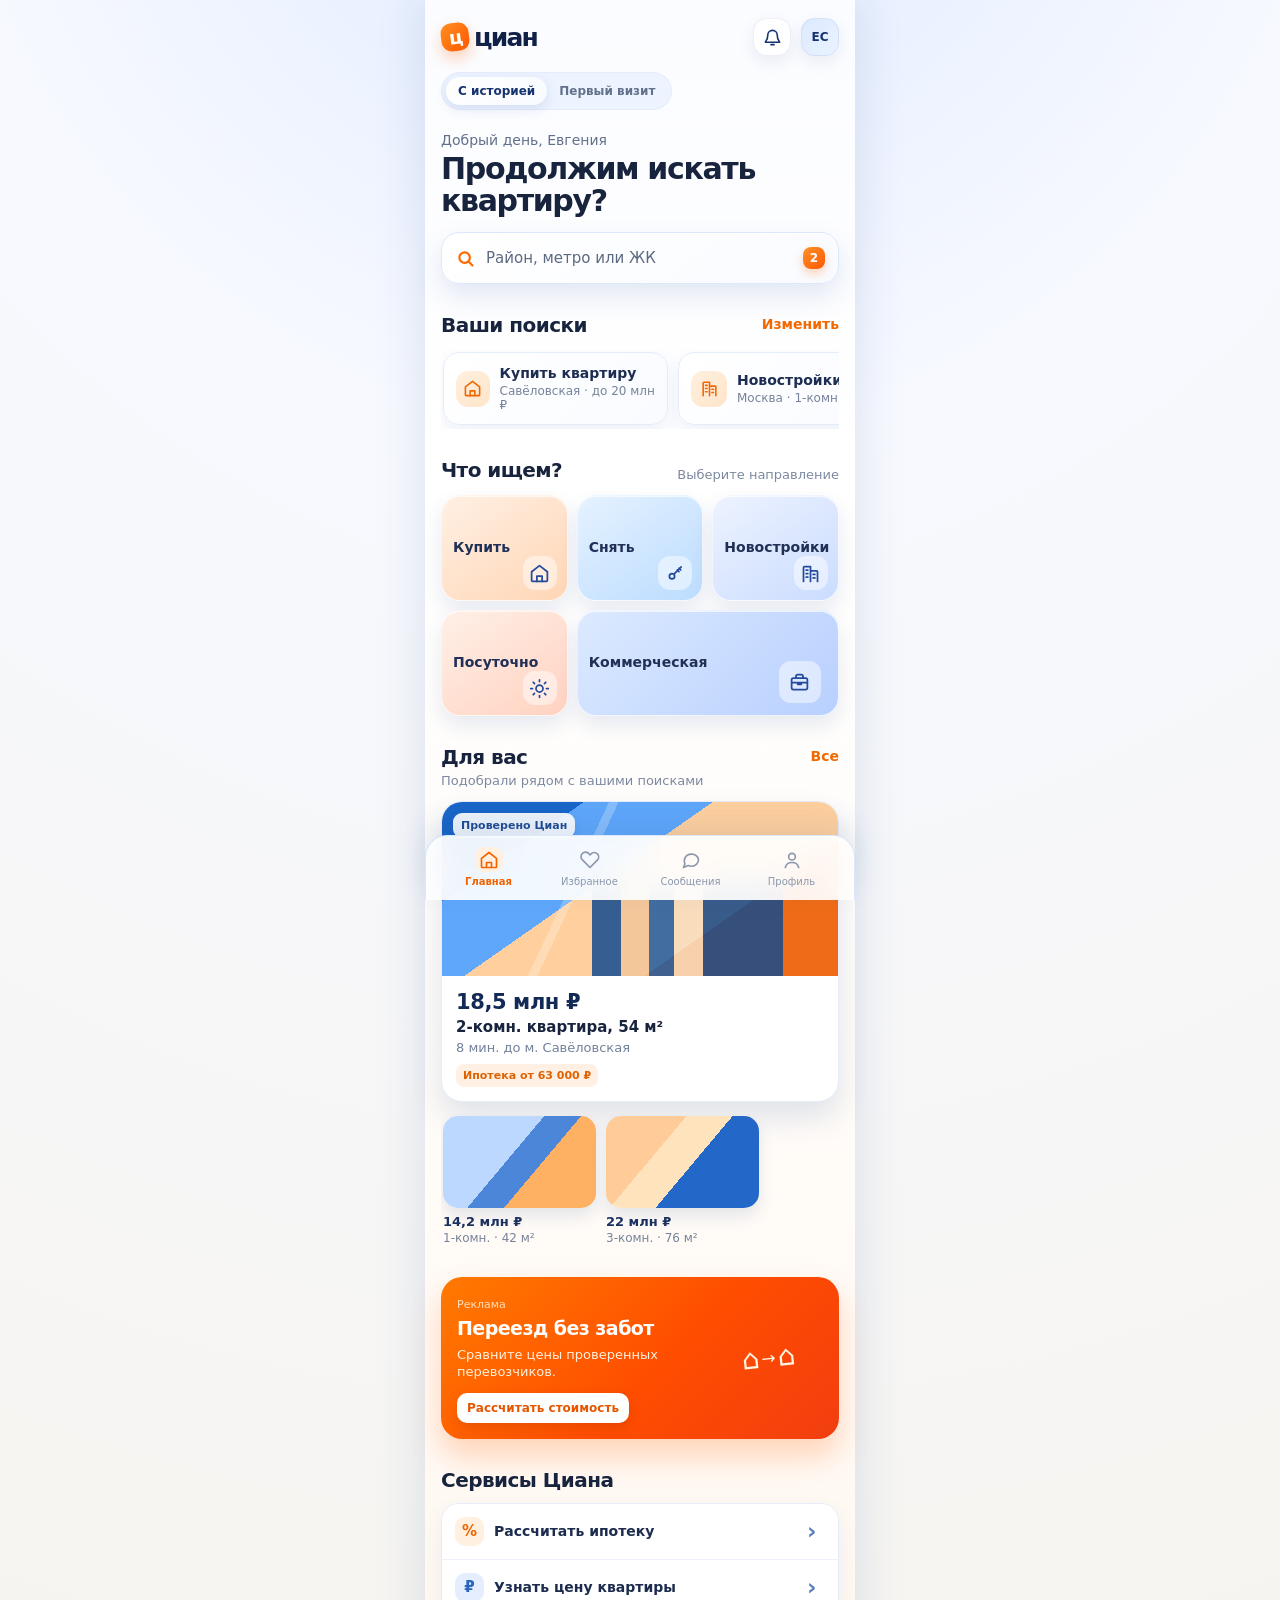
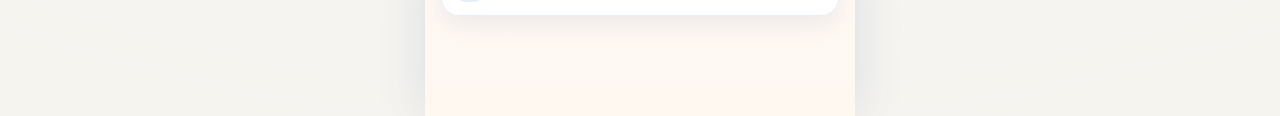
==== index.html @ 0de4fb32 "feat: add mobile Cian home prototype" ====
<!doctype html>
<html lang="ru">
  <head>
    <meta charset="UTF-8" />
    <meta name="viewport" content="width=device-width, initial-scale=1.0" />
    <meta name="theme-color" content="#ff6f00" />
    <title>Циан — главная</title>
    <link rel="stylesheet" href="styles.css" />
  </head>
  <body>
    <main class="app-shell">
      <section class="app" aria-label="Прототип главной страницы Циана">
        <header class="topbar">
          <a class="logo" href="#top" aria-label="Циан, главная"><span class="logo-mark">ц</span><span>циан</span></a>
          <button class="round-button" type="button" data-notice="Уведомлений пока нет" aria-label="Уведомления"><svg viewBox="0 0 24 24" aria-hidden="true"><path d="M18 9a6 6 0 0 0-12 0c0 7-3 7-3 9h18c0-2-3-2-3-9M10 21h4" /></svg></button>
          <button class="avatar" type="button" data-notice="Профиль: демо-режим" aria-label="Профиль">ЕС</button>
        </header>

        <div class="mode-switch" role="group" aria-label="Сценарий пользователя">
          <button class="mode-button is-active" type="button" data-mode="returning">С историей</button>
          <button class="mode-button" type="button" data-mode="new">Первый визит</button>
        </div>

        <section class="hero" id="top">
          <p class="eyebrow" id="greeting">Добрый день, Евгения</p>
          <h1 id="hero-title">Продолжим искать квартиру?</h1>
          <button class="search-trigger" type="button" aria-haspopup="dialog" aria-controls="search-sheet">
            <span class="search-icon"><svg viewBox="0 0 24 24" aria-hidden="true"><circle cx="11" cy="11" r="6" /><path d="m16 16 4 4" /></svg></span><span id="search-label">Район, метро или ЖК</span><span class="search-filter">2</span>
          </button>
        </section>

        <section class="section" aria-labelledby="history-title">
          <div class="section-heading">
            <h2 id="history-title">Ваши поиски</h2>
            <button class="text-button" id="edit-searches" type="button">Изменить</button>
          </div>
          <div class="history-list" id="history-list"></div>
        </section>

        <section class="section" aria-labelledby="directions-title">
          <div class="section-heading compact">
            <h2 id="directions-title">Что ищем?</h2><span>Выберите направление</span>
          </div>
          <div class="direction-grid" id="direction-grid"></div>
        </section>

        <section class="section" aria-labelledby="recommendations-title">
          <div class="section-heading">
            <div><h2 id="recommendations-title">Для вас</h2><p id="recommendations-subtitle">Подобрали рядом с вашими поисками</p></div>
            <button class="text-button" type="button" data-notice="Показываем все рекомендации">Все</button>
          </div>
          <button class="main-property" type="button" data-notice="Открыта карточка квартиры">
            <span class="property-image"><span class="verified">Проверено Циан</span></span>
            <span class="property-copy"><strong>18,5 млн ₽</strong><b>2-комн. квартира, 54 м²</b><small>8 мин. до м. Савёловская</small><em>Ипотека от 63 000 ₽</em></span>
          </button>
          <div class="property-row" id="property-row"></div>
        </section>

        <aside class="ad-card" aria-label="Рекламное предложение">
          <div><small>Реклама</small><h2>Переезд без забот</h2><p>Сравните цены проверенных перевозчиков.</p><button type="button" data-notice="Переходим к расчёту переезда">Рассчитать стоимость</button></div>
          <div class="ad-art" aria-hidden="true"><span>⌂</span><i>→</i><span>⌂</span></div>
        </aside>

        <section class="section services" aria-labelledby="services-title">
          <h2 id="services-title">Сервисы Циана</h2>
          <div class="service-list">
            <button type="button" data-notice="Открыт калькулятор ипотеки"><span class="service-icon mortgage">%</span><span>Рассчитать ипотеку</span><i>›</i></button>
            <button type="button" data-notice="Открыта оценка квартиры"><span class="service-icon price">₽</span><span>Узнать цену квартиры</span><i>›</i></button>
          </div>
        </section>

        <nav class="bottom-nav" aria-label="Основная навигация">
          <button class="nav-item is-active" type="button" data-nav="Главная"><span><svg viewBox="0 0 24 24" aria-hidden="true"><path d="m3 10 9-7 9 7v10a1 1 0 0 1-1 1H4a1 1 0 0 1-1-1z" /><path d="M9 21v-6h6v6" /></svg></span>Главная</button>
          <button class="nav-item" type="button" data-nav="Избранное"><span><svg viewBox="0 0 24 24" aria-hidden="true"><path d="M20.8 4.6a5.4 5.4 0 0 0-7.6 0L12 5.8l-1.2-1.2a5.4 5.4 0 1 0-7.6 7.6L12 21l8.8-8.8a5.4 5.4 0 0 0 0-7.6Z" /></svg></span>Избранное</button>
          <button class="nav-item" type="button" data-nav="Сообщения"><span><svg viewBox="0 0 24 24" aria-hidden="true"><path d="M21 11.5a8 8 0 0 1-8.5 8 9.4 9.4 0 0 1-3.7-.8L3 21l1.7-4.3A7.7 7.7 0 0 1 4 13a8 8 0 0 1 8.5-8 8 8 0 0 1 8.5 6.5Z" /></svg></span>Сообщения</button>
          <button class="nav-item" type="button" data-nav="Профиль"><span><svg viewBox="0 0 24 24" aria-hidden="true"><circle cx="12" cy="8" r="4" /><path d="M4 21c.8-4 3.4-6 8-6s7.2 2 8 6" /></svg></span>Профиль</button>
        </nav>
      </section>
    </main>

    <dialog class="sheet" id="search-sheet" aria-labelledby="search-title">
      <div class="grabber"></div>
      <div class="sheet-heading"><h2 id="search-title">Где ищем?</h2><button class="close" type="button" aria-label="Закрыть">×</button></div>
      <label class="search-input"><span><svg viewBox="0 0 24 24" aria-hidden="true"><circle cx="11" cy="11" r="6" /><path d="m16 16 4 4" /></svg></span><input id="query-input" type="search" placeholder="Район, метро или ЖК" autofocus /></label>
      <p class="sheet-label">Популярное</p>
      <div class="quick-queries"><button type="button" data-query="Москва">Москва</button><button type="button" data-query="Новостройки">Новостройки</button><button type="button" data-query="У метро">У метро</button></div>
      <button class="primary-action" id="find-button" type="button">Показать объявления</button>
    </dialog>

    <dialog class="sheet" id="direction-sheet" aria-labelledby="direction-title">
      <div class="grabber"></div>
      <div class="sheet-heading"><div><p class="eyebrow">Направление</p><h2 id="direction-title">Купить</h2></div><button class="close" type="button" aria-label="Закрыть">×</button></div>
      <p class="direction-description" id="direction-description"></p>
      <button class="primary-action" id="direction-action" type="button">Открыть поиск</button>
    </dialog>

    <div class="toast" id="toast" role="status" aria-live="polite"></div>
    <script src="app.js"></script>
  </body>
</html>
---- styles.css ----
:root {
  color: #18243d;
  background: #f6f8ff;
  font-family: Inter, ui-sans-serif, system-ui, -apple-system, BlinkMacSystemFont, "Segoe UI", sans-serif;
}

* { box-sizing: border-box; }
body { margin: 0; min-width: 320px; }
button, input { font: inherit; }
button { cursor: pointer; }

.app-shell { min-height: 100vh; display: flex; justify-content: center; background: radial-gradient(circle at 50% -15%, #dce8ff 0, #f7f9ff 34%, #f6f4ef 100%); }
.app { width: min(100%, 430px); min-height: 100vh; padding: 16px 16px 100px; background: linear-gradient(180deg, #fbfcff 0%, #fff 28%, #fff8f1 100%); }
.topbar { display: flex; align-items: center; gap: 10px; height: 42px; }
.logo { display: flex; align-items: center; gap: 5px; margin-right: auto; color: #102047; text-decoration: none; font-size: 25px; font-weight: 850; letter-spacing: -1.8px; }
.logo-mark { display: grid; place-items: center; width: 28px; height: 28px; border-radius: 10px; background: linear-gradient(135deg, #ff8f20, #ff5700); box-shadow: 0 7px 16px rgb(255 100 0 / 30%); color: #fff; font-size: 19px; letter-spacing: -2px; transform: rotate(-7deg); }
.round-button, .avatar { display: grid; width: 38px; height: 38px; place-items: center; border: 1px solid rgb(33 73 148 / 8%); border-radius: 14px; background: rgb(255 255 255 / 85%); box-shadow: 0 6px 16px rgb(31 67 128 / 9%); color: #153271; }
.round-button svg { width: 19px; height: 19px; fill: none; stroke: currentColor; stroke-linecap: round; stroke-linejoin: round; stroke-width: 2; }
.avatar { background: linear-gradient(135deg, #dceaff, #eaf3ff); font-size: 12px; font-weight: 850; }

.mode-switch { display: inline-flex; margin: 14px 0 22px; padding: 4px; border: 1px solid #e5ecfb; border-radius: 999px; background: rgb(235 242 255 / 85%); }
.mode-button { border: 0; border-radius: 999px; padding: 7px 12px; background: transparent; color: #63718c; font-size: 12px; font-weight: 750; }
.mode-button.is-active { background: linear-gradient(135deg, #fff, #f7faff); color: #153271; box-shadow: 0 4px 12px rgb(29 74 156 / 13%); }
.eyebrow { margin: 0 0 5px; color: #62708b; font-size: 14px; }
h1 { margin: 0 0 16px; max-width: 340px; font-size: 30px; line-height: 1.05; letter-spacing: -1.35px; }
h2 { margin: 0; font-size: 20px; line-height: 1.15; letter-spacing: -.55px; }
.search-trigger { display: flex; width: 100%; align-items: center; gap: 10px; border: 1px solid #dce7fc; border-radius: 18px; padding: 14px 13px; background: linear-gradient(135deg, #fff, #f9fbff); color: #5c6980; box-shadow: 0 12px 28px rgb(29 75 159 / 13%), inset 0 1px 0 #fff; text-align: left; }
.search-trigger span:nth-child(2) { flex: 1; font-size: 15px; }.search-icon { display: grid; color: #ff6900; }.search-icon svg { width: 21px; height: 21px; fill: none; stroke: currentColor; stroke-linecap: round; stroke-width: 2.5; }.search-filter { display: grid; place-items: center; width: 22px; height: 22px; border-radius: 8px; background: linear-gradient(135deg, #ff922b, #ff5700); box-shadow: 0 5px 10px rgb(255 97 0 / 25%); color: #fff; font-size: 12px; font-weight: 800; }

.section { margin-top: 30px; }.section-heading { display: flex; align-items: start; justify-content: space-between; gap: 10px; margin-bottom: 13px; }.section-heading.compact { align-items: end; }.section-heading > span, .section-heading p { margin: 4px 0 0; color: #7d89a0; font-size: 13px; }.text-button { border: 0; padding: 2px 0; background: transparent; color: #f16900; font-size: 14px; font-weight: 800; }
.history-list { display: flex; gap: 10px; overflow-x: auto; scrollbar-width: none; padding: 2px 2px 4px; }.history-list::-webkit-scrollbar, .property-row::-webkit-scrollbar { display: none; }.history-card { display: flex; min-width: 225px; align-items: center; gap: 10px; border: 1px solid #e6edfa; border-radius: 16px; padding: 12px; background: linear-gradient(135deg, #fff, #f9fbff); box-shadow: 0 8px 18px rgb(38 83 161 / 8%); text-align: left; }.history-icon { display: grid; place-items: center; width: 36px; height: 36px; border-radius: 12px; background: linear-gradient(135deg, #fff0df, #ffe5ca); color: #f26600; }.history-icon svg { width: 19px; height: 19px; fill: none; stroke: currentColor; stroke-linecap: round; stroke-linejoin: round; stroke-width: 2; }.history-card strong, .history-card small { display: block; }.history-card strong { color: #1d2d52; font-size: 14px; }.history-card small { margin-top: 3px; color: #77839a; font-size: 12px; }.empty-history { width: 100%; border: 1px dashed #dbe5f7; border-radius: 16px; padding: 14px; background: #f8fbff; color: #71809a; font-size: 14px; }

.direction-grid { display: grid; grid-template-columns: repeat(3, 1fr); gap: 9px; }.direction { position: relative; min-height: 106px; overflow: hidden; border: 1px solid rgb(255 255 255 / 68%); border-radius: 19px; padding: 12px 11px; color: #203056; box-shadow: 0 10px 20px rgb(34 72 142 / 11%), inset 0 1px 0 rgb(255 255 255 / 70%); text-align: left; transition: transform .18s ease, box-shadow .18s ease; }.direction:hover { transform: translateY(-2px); box-shadow: 0 15px 26px rgb(34 72 142 / 16%); }.direction span { position: relative; z-index: 1; display: block; max-width: 72px; font-size: 14px; font-weight: 800; line-height: 1.12; }.direction .direction-icon { position: absolute; right: 10px; bottom: 10px; display: grid; width: 34px; height: 34px; place-items: center; border-radius: 12px; background: rgb(255 255 255 / 48%); color: #254b9c; }.direction svg { width: 21px; height: 21px; fill: none; stroke: currentColor; stroke-linecap: round; stroke-linejoin: round; stroke-width: 2; }.buy { background: linear-gradient(145deg, #fff0e4, #ffd6b5); }.rent { background: linear-gradient(145deg, #e5f2ff, #bcdcff); }.newbuild { background: linear-gradient(145deg, #edf3ff, #cbdcff); }.daily { background: linear-gradient(145deg, #fff0e7, #ffd2c1); }.business { grid-column: span 2; min-height: 84px; background: linear-gradient(135deg, #dceaff, #b8d0ff); }.business span { max-width: 125px; }.business .direction-icon { right: 17px; bottom: 12px; width: 42px; height: 42px; }

.main-property { display: block; width: 100%; overflow: hidden; border: 1px solid #e6ecf8; border-radius: 21px; padding: 0; background: #fff; box-shadow: 0 16px 30px rgb(34 77 150 / 14%); color: inherit; text-align: left; }.property-image { position: relative; display: block; height: 174px; overflow: hidden; background: linear-gradient(145deg, #1a65c9 0 22%, #5fa7fb 22% 42%, #ffd09d 42% 70%, #ef6b17 70%); }.property-image::before { content: ""; position: absolute; inset: 0; background: linear-gradient(115deg, transparent 35%, rgb(255 255 255 / 25%) 35% 37%, transparent 37%); }.property-image::after { content: ""; position: absolute; right: 14%; bottom: 0; width: 48%; height: 54%; background: linear-gradient(90deg, #1b4e8e 0 15%, #f3c69b 15% 30%, #285fa0 30% 43%, #f8dec0 43% 58%, #1d4c88 58%); opacity: .88; }.verified { position: absolute; z-index: 1; top: 11px; left: 11px; border-radius: 9px; padding: 6px 8px; background: rgb(255 255 255 / 92%); box-shadow: 0 5px 10px rgb(20 63 124 / 15%); color: #1f4c95; font-size: 11px; font-weight: 800; }.property-copy { display: grid; gap: 4px; padding: 14px; }.property-copy strong { color: #142a56; font-size: 21px; letter-spacing: -.4px; }.property-copy b { font-size: 15px; }.property-copy small { color: #72809a; font-size: 13px; }.property-copy em { width: fit-content; margin-top: 5px; border-radius: 8px; padding: 5px 7px; background: #fff0e3; color: #df6100; font-size: 11px; font-style: normal; font-weight: 700; }.property-row { display: flex; gap: 10px; overflow-x: auto; margin-top: 12px; padding: 2px; scrollbar-width: none; }.mini-property { min-width: 153px; border: 0; padding: 0; background: transparent; text-align: left; }.mini-image { display: block; height: 92px; border-radius: 15px; background: linear-gradient(130deg, #bdd8ff 0 44%, #4b86d8 44% 60%, #ffb163 60%); box-shadow: 0 8px 16px rgb(37 75 140 / 12%); }.mini-property:nth-child(2) .mini-image { background: linear-gradient(130deg, #ffcc99 0 35%, #ffe3bc 35% 55%, #2368c9 55%); }.mini-property b, .mini-property small { display: block; }.mini-property b { margin-top: 6px; color: #1a315f; font-size: 13px; }.mini-property small { margin-top: 2px; color: #77839a; font-size: 12px; }

.ad-card { display: flex; gap: 8px; overflow: hidden; margin-top: 30px; border-radius: 21px; padding: 16px; background: linear-gradient(135deg, #ff7a00, #ff4d00 55%, #f23e10); box-shadow: 0 17px 30px rgb(255 98 0 / 25%); color: #fff; }.ad-card > div:first-child { width: 68%; }.ad-card small { color: #ffe0bf; font-size: 11px; }.ad-card h2 { margin-top: 6px; font-size: 19px; }.ad-card p { margin: 7px 0 12px; color: #fff1dd; font-size: 13px; line-height: 1.3; }.ad-card button { border: 0; border-radius: 10px; padding: 8px 10px; background: #fff; color: #e45600; box-shadow: 0 5px 12px rgb(125 42 0 / 17%); font-size: 12px; font-weight: 800; }.ad-art { display: flex; flex: 1; align-items: center; justify-content: center; gap: 2px; color: #fff2df; font-size: 28px; transform: rotate(-6deg); }.ad-art i { font-size: 17px; font-style: normal; }
.services h2 { margin-bottom: 11px; }.service-list { overflow: hidden; border: 1px solid #e6edfa; border-radius: 18px; box-shadow: 0 10px 22px rgb(34 77 150 / 8%); }.service-list button { display: grid; grid-template-columns: 39px 1fr 18px; width: 100%; align-items: center; border: 0; padding: 13px; background: #fff; color: #1d2c4e; text-align: left; font-size: 14px; font-weight: 700; }.service-list button + button { border-top: 1px solid #edf1f9; }.service-list i { color: #5d7eb9; font-size: 23px; font-style: normal; }.service-icon { display: grid; place-items: center; width: 29px; height: 29px; border-radius: 10px; font-size: 15px; }.mortgage { background: #fff0e0; color: #ed6500; }.price { background: #e4eeff; color: #2964bd; }
.bottom-nav { position: fixed; z-index: 2; bottom: 0; left: 50%; display: grid; width: min(100%, 430px); grid-template-columns: repeat(4, 1fr); transform: translateX(-50%); border: 1px solid rgb(216 229 252 / 90%); border-bottom: 0; border-radius: 22px 22px 0 0; padding: 10px 12px 12px; background: rgb(255 255 255 / 92%); box-shadow: 0 -12px 30px rgb(40 78 141 / 10%); backdrop-filter: blur(16px); }.nav-item { display: grid; justify-items: center; gap: 4px; border: 0; background: transparent; color: #8b97ac; font-size: 10px; }.nav-item span { display: grid; place-items: center; width: 28px; height: 25px; }.nav-item svg { width: 20px; height: 20px; fill: none; stroke: currentColor; stroke-linecap: round; stroke-linejoin: round; stroke-width: 2; }.nav-item.is-active { color: #f26400; font-weight: 800; }.nav-item.is-active span { border-radius: 9px; background: #fff0e2; }

.sheet { position: fixed; inset: auto 0 0; width: min(100%, 430px); margin: 0 auto; border: 1px solid #e4ecfb; border-bottom: 0; border-radius: 26px 26px 0 0; padding: 12px 16px 26px; color: #17274a; box-shadow: 0 -15px 50px rgb(14 48 110 / 24%); }.sheet::backdrop { background: rgb(16 44 92 / 38%); }.grabber { width: 42px; height: 4px; margin: 0 auto 17px; border-radius: 999px; background: #c9d8f2; }.sheet-heading { display: flex; align-items: start; justify-content: space-between; gap: 15px; margin-bottom: 17px; }.sheet-heading h2 { font-size: 24px; }.close { display: grid; width: 32px; height: 32px; place-items: center; border: 0; border-radius: 11px; background: #edf3ff; color: #31548f; font-size: 24px; line-height: 1; }.search-input { display: flex; height: 51px; align-items: center; gap: 8px; border: 1px solid #ff8a26; border-radius: 15px; padding: 0 12px; color: #f36500; font-size: 24px; box-shadow: 0 6px 15px rgb(255 105 0 / 11%); }.search-input svg { width: 20px; height: 20px; fill: none; stroke: currentColor; stroke-linecap: round; stroke-width: 2.5; }.search-input input { width: 100%; border: 0; outline: 0; color: #1d2b4c; font-size: 15px; }.sheet-label { margin: 23px 0 9px; color: #71809a; font-size: 13px; }.quick-queries { display: flex; flex-wrap: wrap; gap: 7px; margin-bottom: 30px; }.quick-queries button { border: 1px solid #dae5f8; border-radius: 20px; padding: 8px 11px; background: #f9fbff; color: #254981; font-size: 14px; }.primary-action { width: 100%; border: 0; border-radius: 15px; padding: 14px; background: linear-gradient(135deg, #ff9128, #ff5700); box-shadow: 0 10px 18px rgb(255 96 0 / 24%); color: #fff; font-size: 15px; font-weight: 800; }.direction-description { margin: 0 0 25px; color: #63718c; line-height: 1.45; }
.toast { position: fixed; z-index: 4; bottom: 84px; left: 50%; max-width: calc(100% - 32px); transform: translate(-50%, 20px); border-radius: 10px; padding: 10px 13px; background: #26272a; color: #fff; opacity: 0; pointer-events: none; font-size: 13px; transition: .2s ease; }.toast.is-visible { transform: translate(-50%, 0); opacity: 1; }
@media (min-width: 431px) { .app { box-shadow: 0 0 48px rgb(36 77 145 / 14%); } }
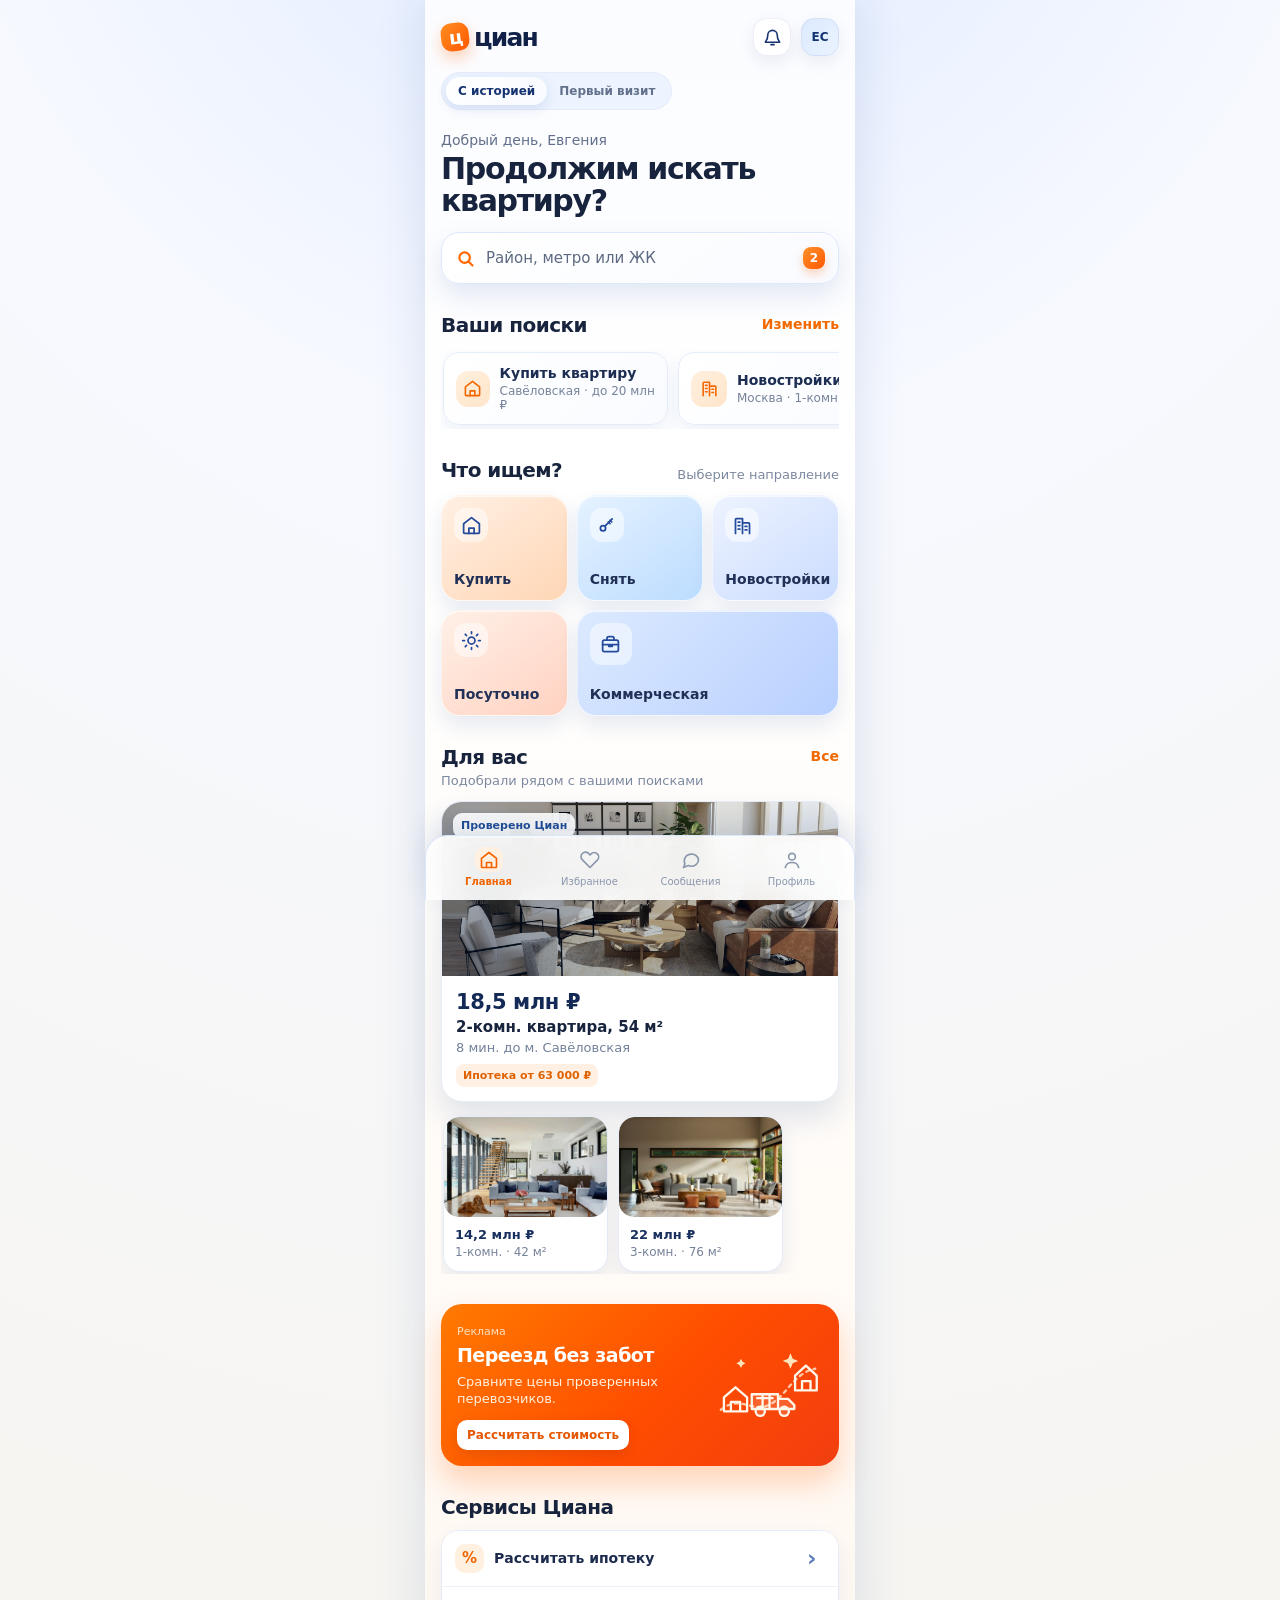
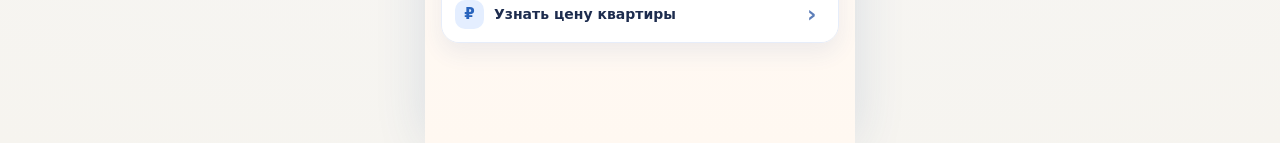
==== commit 8e12693c: "feat: enhance home cards and add promo motion skill" ====
--- a/index.html
+++ b/index.html
@@ -49,7 +49,7 @@
             <div><h2 id="recommendations-title">Для вас</h2><p id="recommendations-subtitle">Подобрали рядом с вашими поисками</p></div>
             <button class="text-button" type="button" data-notice="Показываем все рекомендации">Все</button>
           </div>
-          <button class="main-property" type="button" data-notice="Открыта карточка квартиры">
+          <button class="main-property" type="button" data-goal="home_recommendation_opened" data-notice="Открыта карточка квартиры">
             <span class="property-image"><span class="verified">Проверено Циан</span></span>
             <span class="property-copy"><strong>18,5 млн ₽</strong><b>2-комн. квартира, 54 м²</b><small>8 мин. до м. Савёловская</small><em>Ипотека от 63 000 ₽</em></span>
           </button>
@@ -57,15 +57,28 @@
         </section>
 
         <aside class="ad-card" aria-label="Рекламное предложение">
-          <div><small>Реклама</small><h2>Переезд без забот</h2><p>Сравните цены проверенных перевозчиков.</p><button type="button" data-notice="Переходим к расчёту переезда">Рассчитать стоимость</button></div>
-          <div class="ad-art" aria-hidden="true"><span>⌂</span><i>→</i><span>⌂</span></div>
+          <div><small>Реклама</small><h2>Переезд без забот</h2><p>Сравните цены проверенных перевозчиков.</p><button type="button" data-goal="home_ad_clicked" data-notice="Переходим к расчёту переезда">Рассчитать стоимость</button></div>
+          <div class="ad-art" aria-hidden="true">
+            <svg viewBox="0 0 150 120" fill="none">
+              <path class="move-route" d="M14 92c28-22 43 10 70-11 18-14 27-37 52-42" />
+              <path class="move-house" d="m18 76 15-13 15 13v18H18zM27 94V82h12v12" />
+              <path class="move-house" d="m110 48 14-13 14 13v19h-28zM119 67V55h11v12" />
+              <g class="move-truck">
+                <path d="M54 72h34v19H54zM88 78h13l8 8v5H88z" />
+                <circle cx="65" cy="94" r="6" /><circle cx="96" cy="94" r="6" />
+                <path d="M61 77h20M68 72v19M77 72v19" />
+              </g>
+              <path class="move-spark" d="m104 19 3 7 7 3-7 3-3 7-3-7-7-3 7-3z" />
+              <path class="move-spark" d="m40 26 2 4 4 2-4 2-2 4-2-4-4-2 4-2z" />
+            </svg>
+          </div>
         </aside>
 
         <section class="section services" aria-labelledby="services-title">
           <h2 id="services-title">Сервисы Циана</h2>
           <div class="service-list">
-            <button type="button" data-notice="Открыт калькулятор ипотеки"><span class="service-icon mortgage">%</span><span>Рассчитать ипотеку</span><i>›</i></button>
-            <button type="button" data-notice="Открыта оценка квартиры"><span class="service-icon price">₽</span><span>Узнать цену квартиры</span><i>›</i></button>
+            <button type="button" data-goal="home_service_opened" data-notice="Открыт калькулятор ипотеки"><span class="service-icon mortgage">%</span><span>Рассчитать ипотеку</span><i>›</i></button>
+            <button type="button" data-goal="home_service_opened" data-notice="Открыта оценка квартиры"><span class="service-icon price">₽</span><span>Узнать цену квартиры</span><i>›</i></button>
           </div>
         </section>
 
--- a/styles.css
+++ b/styles.css
@@ -40,5 +40,25 @@
 
 .sheet { position: fixed; inset: auto 0 0; width: min(100%, 430px); margin: 0 auto; border: 1px solid #e4ecfb; border-bottom: 0; border-radius: 26px 26px 0 0; padding: 12px 16px 26px; color: #17274a; box-shadow: 0 -15px 50px rgb(14 48 110 / 24%); }.sheet::backdrop { background: rgb(16 44 92 / 38%); }.grabber { width: 42px; height: 4px; margin: 0 auto 17px; border-radius: 999px; background: #c9d8f2; }.sheet-heading { display: flex; align-items: start; justify-content: space-between; gap: 15px; margin-bottom: 17px; }.sheet-heading h2 { font-size: 24px; }.close { display: grid; width: 32px; height: 32px; place-items: center; border: 0; border-radius: 11px; background: #edf3ff; color: #31548f; font-size: 24px; line-height: 1; }.search-input { display: flex; height: 51px; align-items: center; gap: 8px; border: 1px solid #ff8a26; border-radius: 15px; padding: 0 12px; color: #f36500; font-size: 24px; box-shadow: 0 6px 15px rgb(255 105 0 / 11%); }.search-input svg { width: 20px; height: 20px; fill: none; stroke: currentColor; stroke-linecap: round; stroke-width: 2.5; }.search-input input { width: 100%; border: 0; outline: 0; color: #1d2b4c; font-size: 15px; }.sheet-label { margin: 23px 0 9px; color: #71809a; font-size: 13px; }.quick-queries { display: flex; flex-wrap: wrap; gap: 7px; margin-bottom: 30px; }.quick-queries button { border: 1px solid #dae5f8; border-radius: 20px; padding: 8px 11px; background: #f9fbff; color: #254981; font-size: 14px; }.primary-action { width: 100%; border: 0; border-radius: 15px; padding: 14px; background: linear-gradient(135deg, #ff9128, #ff5700); box-shadow: 0 10px 18px rgb(255 96 0 / 24%); color: #fff; font-size: 15px; font-weight: 800; }.direction-description { margin: 0 0 25px; color: #63718c; line-height: 1.45; }
 .toast { position: fixed; z-index: 4; bottom: 84px; left: 50%; max-width: calc(100% - 32px); transform: translate(-50%, 20px); border-radius: 10px; padding: 10px 13px; background: #26272a; color: #fff; opacity: 0; pointer-events: none; font-size: 13px; transition: .2s ease; }.toast.is-visible { transform: translate(-50%, 0); opacity: 1; }
+
+.direction { display: grid; grid-template-areas: "icon" "label"; grid-template-rows: 34px 1fr; padding: 12px; }
+.direction > span:first-child { grid-area: label; align-self: end; }
+.direction .direction-icon { position: static; grid-area: icon; justify-self: start; }
+.business .direction-icon { position: static; justify-self: start; }
+
+.property-image { background: linear-gradient(180deg, rgb(8 29 63 / 8%), rgb(8 29 63 / 32%)), url("assets/properties/savelovskaya-living-room.jpg") center 55% / cover no-repeat; }
+.property-image::before { background: linear-gradient(90deg, rgb(11 33 72 / 20%), transparent 44%); }
+.property-image::after { display: none; }
+.mini-property { min-width: 165px; overflow: hidden; border: 1px solid #e6ecf8; border-radius: 17px; background: #fff; box-shadow: 0 9px 18px rgb(34 77 150 / 10%); }
+.mini-image { height: 100px; background: url("assets/properties/tverskaya-bedroom.jpg") center / cover no-repeat; box-shadow: none; }
+.mini-property:nth-child(2) .mini-image { background: url("assets/properties/filipovskaya-kitchen.jpg") center / cover no-repeat; }
+.mini-property b { margin: 10px 11px 0; }
+.mini-property small { margin: 3px 11px 12px; }
+.ad-art { position: relative; min-width: 104px; align-self: stretch; transform: none; }
+.ad-art svg { width: 116px; height: 112px; overflow: visible; }
+.move-route { stroke: rgb(255 239 211 / 78%); stroke-width: 3; stroke-linecap: round; stroke-dasharray: 4 6; }
+.move-house, .move-truck { stroke: #fff8ea; stroke-width: 3; stroke-linecap: round; stroke-linejoin: round; }
+.move-truck { fill: rgb(255 255 255 / 14%); }
+.move-spark { fill: #ffe5bd; }
 @media (min-width: 431px) { .app { box-shadow: 0 0 48px rgb(36 77 145 / 14%); } }
 
